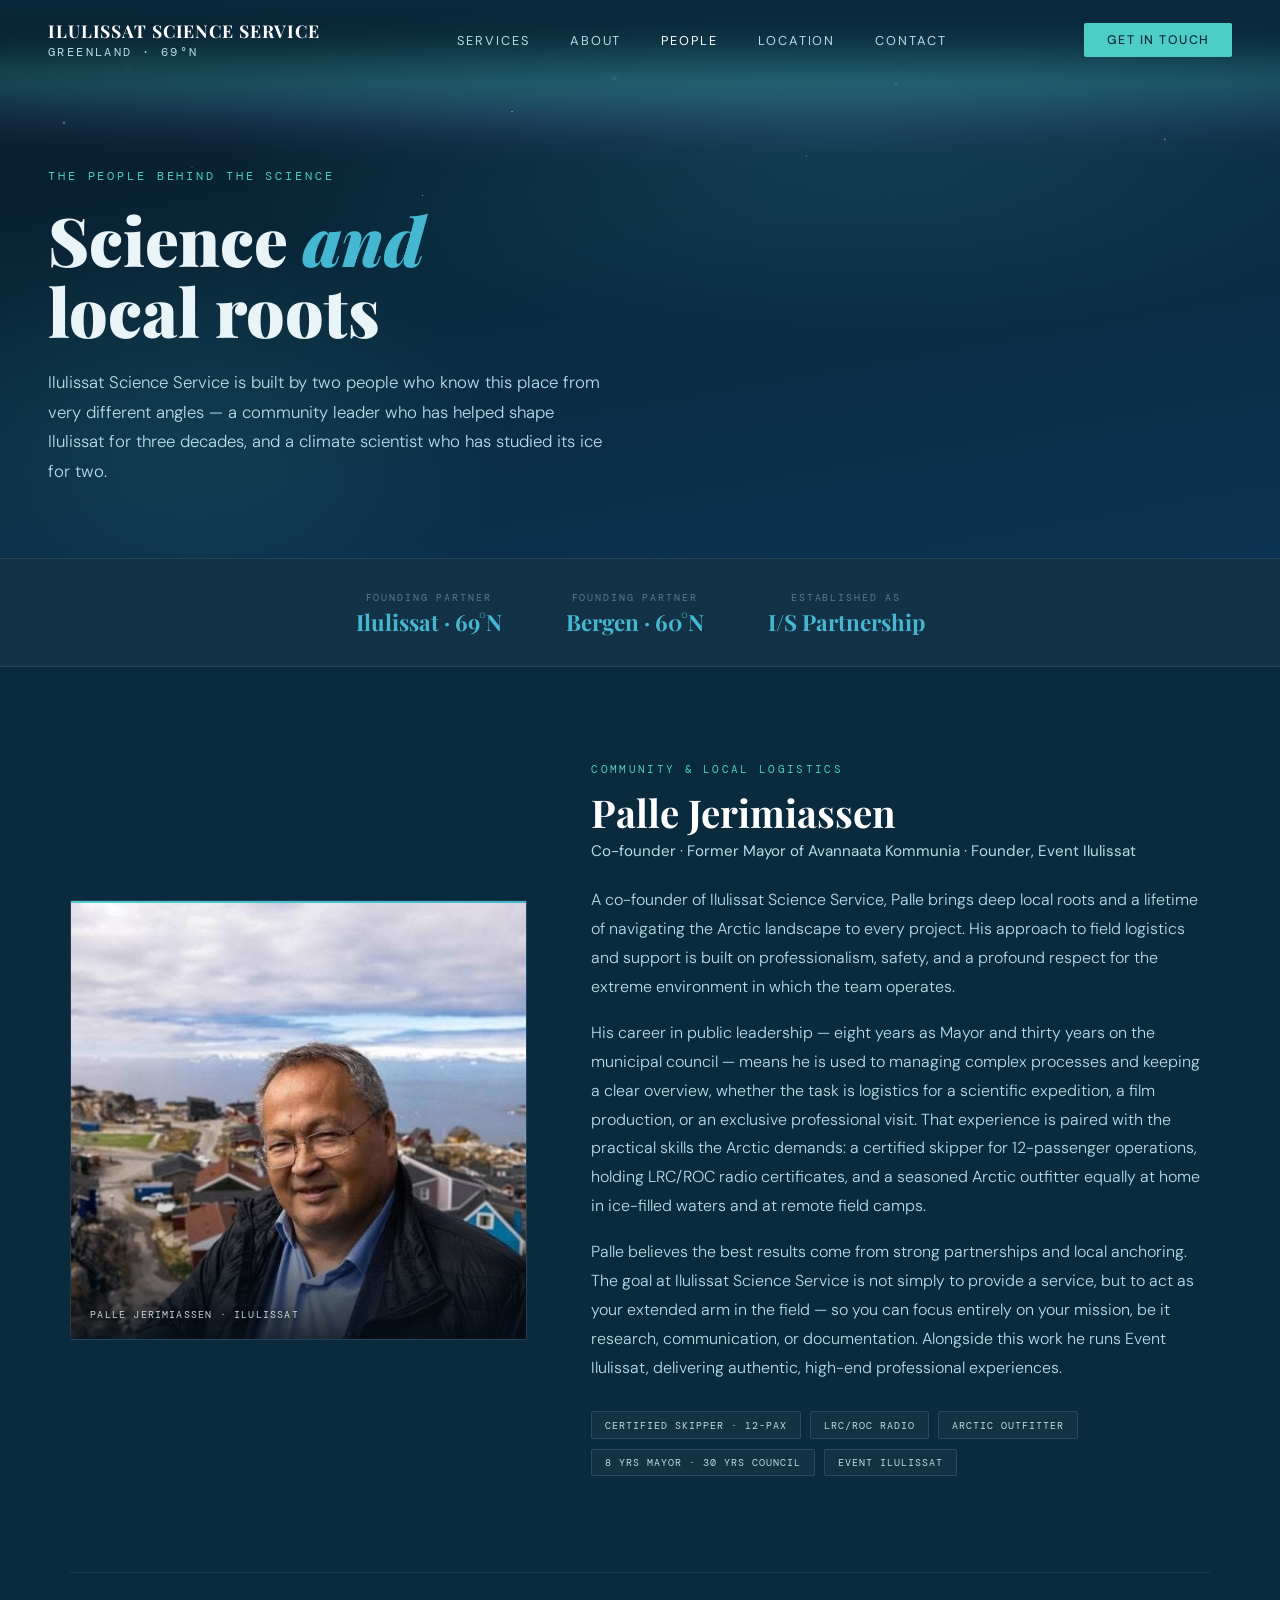
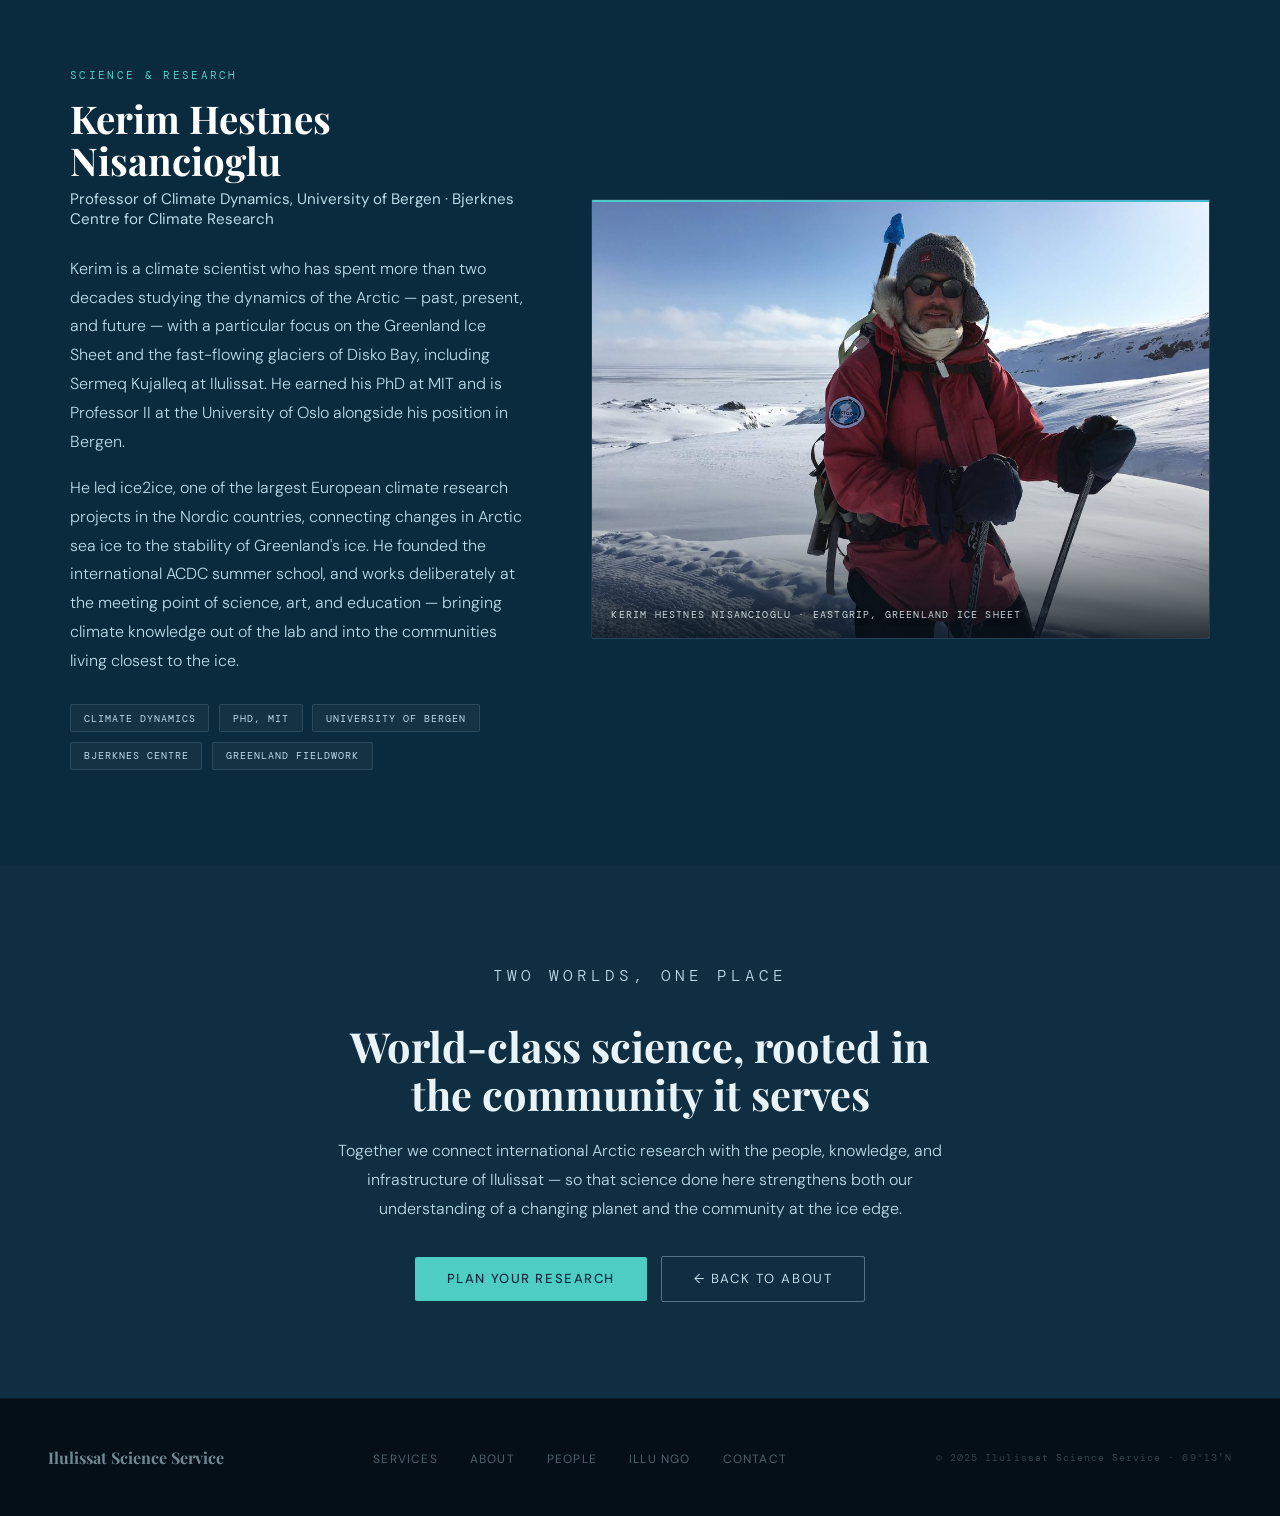
==== team.html @ eca69187 "Add files via upload" ====
<!DOCTYPE html>
<html lang="en">
<head>
<meta charset="UTF-8">
<meta name="viewport" content="width=device-width, initial-scale=1.0">
<title>The People · Ilulissat Science Service</title>
<meta name="description" content="The people behind Ilulissat Science Service — Kerim Hestnes Nisancioglu and Palle Jerimiassen.">
<link href="https://fonts.googleapis.com/css2?family=Playfair+Display:wght@400;700;900&family=DM+Sans:wght@300;400;500&family=DM+Mono:wght@400;500&display=swap" rel="stylesheet">
<style>
:root {
--ice: #e8f4f8;
--glacier: #b8dce8;
--deep: #0a2a3d;
--ocean: #1a4a6b;
--aurora-green: #4ecdc4;
--aurora-blue: #45b7d1;
--aurora-purple: #a29bfe;
--warm: #f5e6c8;
--text: #0d1f2d;
--muted: #5a7a8a;
}

*, *::before, *::after { box-sizing: border-box; margin: 0; padding: 0; }

html { scroll-behavior: smooth; }

body {
font-family: 'DM Sans', sans-serif;
background: var(--deep);
color: var(--ice);
overflow-x: hidden;
}

/* ── NAV ── */
nav {
position: fixed;
top: 0; left: 0; right: 0;
z-index: 100;
display: flex;
justify-content: space-between;
align-items: center;
padding: 1.2rem 3rem;
background: linear-gradient(to bottom, rgba(10,42,61,0.95), transparent);
backdrop-filter: blur(2px);
}
.nav-logo {
font-family: 'DM Mono', monospace;
font-size: 0.75rem;
letter-spacing: 0.2em;
text-transform: uppercase;
color: var(--glacier);
line-height: 1.4;
text-decoration: none;
}
.nav-logo strong {
font-family: 'Playfair Display', serif;
font-size: 1.1rem;
font-weight: 700;
color: white;
display: block;
letter-spacing: 0.05em;
}
.nav-links {
display: flex;
gap: 2.5rem;
list-style: none;
}
.nav-links a {
font-size: 0.8rem;
letter-spacing: 0.15em;
text-transform: uppercase;
color: var(--glacier);
text-decoration: none;
transition: color 0.3s;
}
.nav-links a:hover { color: white; }
.nav-links a.active { color: white; }
.nav-cta {
font-size: 0.78rem;
letter-spacing: 0.12em;
text-transform: uppercase;
color: var(--deep);
background: var(--aurora-green);
padding: 0.55rem 1.4rem;
border-radius: 2px;
text-decoration: none;
font-weight: 500;
transition: background 0.3s, transform 0.2s;
}
.nav-cta:hover { background: white; transform: translateY(-1px); }

/* ── PAGE HEADER ── */
.page-head {
position: relative;
min-height: 62vh;
display: flex;
align-items: flex-end;
overflow: hidden;
}
.page-head-bg {
position: absolute;
inset: 0;
background:
radial-gradient(ellipse 80% 60% at 65% 25%, rgba(69,183,209,0.15) 0%, transparent 60%),
radial-gradient(ellipse 50% 70% at 15% 80%, rgba(78,205,196,0.1) 0%, transparent 50%),
linear-gradient(170deg, #061624 0%, #0a2a3d 45%, #0d3352 100%);
}
/* Aurora strips */
.aurora {
position: absolute;
top: 0; left: 0; right: 0;
height: 50%;
overflow: hidden;
pointer-events: none;
}
.aurora-band {
position: absolute;
width: 140%;
left: -20%;
border-radius: 100%;
filter: blur(18px);
animation: aurora-drift 8s ease-in-out infinite alternate;
}
.aurora-band:nth-child(1) { top: 14%; background: var(--aurora-green); height: 60px; opacity: 0.25; animation-duration: 9s; }
.aurora-band:nth-child(2) { top: 26%; background: var(--aurora-blue); height: 40px; opacity: 0.18; animation-delay: 2s; animation-duration: 11s; }
.aurora-band:nth-child(3) { top: 38%; background: var(--aurora-purple); height: 30px; opacity: 0.12; animation-delay: 4s; animation-duration: 7s; }
@keyframes aurora-drift {
from { transform: translateX(0) skewY(-1deg); opacity: 0.1; }
to   { transform: translateX(8%) skewY(1deg); opacity: 0.3; }
}
.stars {
position: absolute;
inset: 0;
background-image:
radial-gradient(1px 1px at 10% 12%, rgba(255,255,255,0.7) 0%, transparent 100%),
radial-gradient(1px 1px at 25% 8%, rgba(255,255,255,0.5) 0%, transparent 100%),
radial-gradient(1px 1px at 40% 20%, rgba(255,255,255,0.8) 0%, transparent 100%),
radial-gradient(1px 1px at 55% 5%, rgba(255,255,255,0.4) 0%, transparent 100%),
radial-gradient(1px 1px at 70% 15%, rgba(255,255,255,0.6) 0%, transparent 100%),
radial-gradient(1px 1px at 85% 10%, rgba(255,255,255,0.5) 0%, transparent 100%),
radial-gradient(1px 1px at 15% 30%, rgba(255,255,255,0.3) 0%, transparent 100%),
radial-gradient(1px 1px at 33% 35%, rgba(255,255,255,0.5) 0%, transparent 100%),
radial-gradient(1px 1px at 63% 28%, rgba(255,255,255,0.4) 0%, transparent 100%),
radial-gradient(2px 2px at 5% 22%, rgba(255,255,255,0.4) 0%, transparent 100%),
radial-gradient(2px 2px at 48% 14%, rgba(255,255,255,0.5) 0%, transparent 100%),
radial-gradient(1.5px 1.5px at 91% 25%, rgba(255,255,255,0.4) 0%, transparent 100%);
}
.page-head-content {
position: relative;
z-index: 10;
padding: 0 3rem 4.5rem;
max-width: 720px;
animation: fade-up 1.2s ease both;
}
@keyframes fade-up {
from { opacity: 0; transform: translateY(30px); }
to   { opacity: 1; transform: translateY(0); }
}
.head-eyebrow {
font-family: 'DM Mono', monospace;
font-size: 0.72rem;
letter-spacing: 0.25em;
text-transform: uppercase;
color: var(--aurora-green);
margin-bottom: 1.2rem;
}
.page-head h1 {
font-family: 'Playfair Display', serif;
font-size: clamp(2.4rem, 5.5vw, 4.2rem);
font-weight: 900;
line-height: 1.06;
margin-bottom: 1.4rem;
}
.page-head h1 em { font-style: italic; color: var(--aurora-blue); }
.head-sub {
font-size: 1.05rem;
font-weight: 300;
line-height: 1.75;
color: var(--glacier);
max-width: 560px;
}

/* ── PARTNERSHIP STRIP ── */
.partner-strip {
background: rgba(255,255,255,0.04);
border-top: 1px solid rgba(184,220,232,0.1);
border-bottom: 1px solid rgba(184,220,232,0.1);
padding: 2rem 3rem;
display: flex;
justify-content: center;
gap: 4rem;
flex-wrap: wrap;
text-align: center;
}
.partner-item .label {
font-family: 'DM Mono', monospace;
font-size: 0.65rem;
letter-spacing: 0.18em;
text-transform: uppercase;
color: var(--muted);
margin-bottom: 0.35rem;
}
.partner-item .val {
font-family: 'Playfair Display', serif;
font-size: 1.4rem;
font-weight: 700;
color: var(--aurora-blue);
line-height: 1.1;
}

/* ── TEAM ── */
.team {
max-width: 1140px;
margin: 0 auto;
}
section { padding: 6rem 3rem; }

.section-label {
font-family: 'DM Mono', monospace;
font-size: 0.68rem;
letter-spacing: 0.25em;
text-transform: uppercase;
color: var(--aurora-green);
margin-bottom: 1rem;
}

.profile {
display: grid;
grid-template-columns: 0.85fr 1.15fr;
gap: 4rem;
align-items: center;
}
.profile + .profile { margin-top: 6rem; padding-top: 6rem; border-top: 1px solid rgba(184,220,232,0.1); }
.profile.reverse .portrait { order: 2; }

/* Portrait — gradient card with monogram. Swap for a photo: see note below. */
.portrait {
position: relative;
height: 440px;
border-radius: 2px;
overflow: hidden;
background: linear-gradient(135deg, #0d3352 0%, #0a2233 100%);
border: 1px solid rgba(184,220,232,0.12);
display: flex;
align-items: center;
justify-content: center;
}
.portrait::before {
content: '';
position: absolute;
top: 0; left: 0; right: 0;
height: 2px;
background: linear-gradient(90deg, var(--aurora-green), var(--aurora-blue));
z-index: 3;
}
.portrait img {
position: absolute;
inset: 0;
width: 100%;
height: 100%;
object-fit: cover;
object-position: center;
display: block;
z-index: 0;
}
/* Legibility scrim behind the caption when a photo is present */
.portrait.has-photo::after {
content: '';
position: absolute;
inset: 0;
background: linear-gradient(to top, rgba(5,15,24,0.85) 0%, rgba(5,15,24,0.25) 22%, transparent 45%);
z-index: 1;
pointer-events: none;
}
.portrait .monogram {
font-family: 'Playfair Display', serif;
font-size: 6rem;
font-weight: 900;
color: rgba(184,220,232,0.18);
letter-spacing: 0.05em;
}
.portrait .portrait-tag {
position: absolute;
bottom: 1.1rem;
left: 1.2rem;
right: 1.2rem;
z-index: 2;
font-family: 'DM Mono', monospace;
font-size: 0.62rem;
letter-spacing: 0.12em;
text-transform: uppercase;
color: rgba(232,244,248,0.85);
text-shadow: 0 1px 6px rgba(5,15,24,0.7);
}

.profile-eyebrow {
font-family: 'DM Mono', monospace;
font-size: 0.66rem;
letter-spacing: 0.22em;
text-transform: uppercase;
color: var(--aurora-green);
margin-bottom: 0.9rem;
}
.profile-name {
font-family: 'Playfair Display', serif;
font-size: clamp(1.8rem, 3vw, 2.4rem);
font-weight: 700;
line-height: 1.1;
color: white;
margin-bottom: 0.5rem;
}
.profile-role {
font-size: 0.95rem;
font-weight: 400;
color: var(--glacier);
margin-bottom: 1.6rem;
}
.profile-bio p {
font-size: 1rem;
font-weight: 300;
line-height: 1.8;
color: var(--glacier);
margin-bottom: 1.1rem;
}
.profile-bio p:last-child { margin-bottom: 0; }

.cred-tags {
display: flex;
flex-wrap: wrap;
gap: 0.6rem;
margin-top: 1.8rem;
}
.cred-tag {
font-family: 'DM Mono', monospace;
font-size: 0.62rem;
letter-spacing: 0.1em;
text-transform: uppercase;
color: var(--glacier);
background: rgba(255,255,255,0.04);
border: 1px solid rgba(184,220,232,0.14);
padding: 0.4rem 0.8rem;
border-radius: 2px;
}

/* ── CLOSING ── */
.closing {
background: rgba(255,255,255,0.02);
text-align: center;
}
.closing-inner { max-width: 640px; margin: 0 auto; }
.closing h2 {
font-family: 'Playfair Display', serif;
font-size: clamp(1.8rem, 3.5vw, 2.6rem);
font-weight: 700;
line-height: 1.15;
margin-bottom: 1.2rem;
}
.closing p {
font-size: 1rem;
font-weight: 300;
line-height: 1.8;
color: var(--glacier);
margin-bottom: 2rem;
}
.btn-primary {
display: inline-block;
padding: 0.85rem 2rem;
background: var(--aurora-green);
color: var(--deep);
font-size: 0.82rem;
font-weight: 500;
letter-spacing: 0.12em;
text-transform: uppercase;
text-decoration: none;
border-radius: 2px;
transition: background 0.3s, transform 0.2s;
}
.btn-primary:hover { background: white; transform: translateY(-2px); }
.btn-ghost {
display: inline-block;
padding: 0.85rem 2rem;
border: 1px solid rgba(184,220,232,0.4);
color: var(--glacier);
font-size: 0.82rem;
font-weight: 400;
letter-spacing: 0.12em;
text-transform: uppercase;
text-decoration: none;
border-radius: 2px;
transition: border-color 0.3s, color 0.3s;
margin-left: 0.6rem;
}
.btn-ghost:hover { border-color: white; color: white; }

/* ── FOOTER ── */
footer {
background: #050f18;
padding: 3rem;
display: flex;
justify-content: space-between;
align-items: center;
flex-wrap: wrap;
gap: 1.5rem;
border-top: 1px solid rgba(184,220,232,0.06);
}
.footer-logo {
font-family: 'Playfair Display', serif;
font-size: 1rem;
font-weight: 700;
color: rgba(184,220,232,0.6);
}
.footer-links { display: flex; gap: 2rem; list-style: none; }
.footer-links a {
font-size: 0.75rem;
letter-spacing: 0.1em;
text-transform: uppercase;
color: rgba(184,220,232,0.4);
text-decoration: none;
transition: color 0.3s;
}
.footer-links a:hover { color: var(--glacier); }
.footer-copy {
font-family: 'DM Mono', monospace;
font-size: 0.65rem;
letter-spacing: 0.1em;
color: rgba(184,220,232,0.25);
}

/* ── RESPONSIVE ── */
@media (max-width: 900px) {
nav { padding: 1rem 1.5rem; }
.nav-links { display: none; }
section { padding: 4rem 1.5rem; }
.page-head-content { padding: 0 1.5rem 3.5rem; }
.partner-strip { gap: 2.5rem; padding: 2rem 1.5rem; }
.profile { grid-template-columns: 1fr; gap: 2.5rem; }
.profile.reverse .portrait { order: 0; }
.profile + .profile { margin-top: 4rem; padding-top: 4rem; }
.portrait { height: 320px; }
.btn-ghost { margin-left: 0; margin-top: 0.8rem; }
footer { flex-direction: column; align-items: flex-start; }
}
@media (prefers-reduced-motion: reduce) {
.aurora-band { animation: none; }
.page-head-content { animation: none; }
html { scroll-behavior: auto; }
}
</style>
</head>
<body>

<!-- NAV -->
<nav>
<a href="index.html" class="nav-logo">
<strong>Ilulissat Science Service</strong>
Greenland · 69°N
</a>
<ul class="nav-links">
<li><a href="index.html#services">Services</a></li>
<li><a href="index.html#about">About</a></li>
<li><a href="team.html" class="active">People</a></li>
<li><a href="index.html#location">Location</a></li>
<li><a href="index.html#contact">Contact</a></li>
</ul>
<a href="index.html#contact" class="nav-cta">Get in Touch</a>
</nav>

<!-- PAGE HEADER -->
<header class="page-head">
<div class="page-head-bg"></div>
<div class="stars"></div>
<div class="aurora">
<div class="aurora-band"></div>
<div class="aurora-band"></div>
<div class="aurora-band"></div>
</div>
<div class="page-head-content">
<p class="head-eyebrow">The people behind the science</p>
<h1>Science <em>and</em><br>local roots</h1>
<p class="head-sub">Ilulissat Science Service is built by two people who know this place from very different angles — a community leader who has helped shape Ilulissat for three decades, and a climate scientist who has studied its ice for two.</p>
</div>
</header>

<!-- PARTNERSHIP STRIP -->
<div class="partner-strip">
<div class="partner-item">
<div class="label">Founding partner</div>
<div class="val">Ilulissat · 69°N</div>
</div>
<div class="partner-item">
<div class="label">Founding partner</div>
<div class="val">Bergen · 60°N</div>
</div>
<div class="partner-item">
<div class="label">Established as</div>
<div class="val">I/S Partnership</div>
</div>
</div>

<!-- TEAM -->
<section>
<div class="team">

  <!-- Palle -->
  <div class="profile">
    <div class="portrait has-photo">
      <span class="monogram">PJ</span>
      <img src="palle.jpg" alt="Palle Jerimiassen above Ilulissat, Disko Bay" style="object-position: 56% center;">
      <span class="portrait-tag">Palle Jerimiassen · Ilulissat</span>
    </div>
    <div class="profile-text">
      <p class="profile-eyebrow">Community &amp; local logistics</p>
      <h2 class="profile-name">Palle Jerimiassen</h2>
      <p class="profile-role">Co-founder · Former Mayor of Avannaata Kommunia · Founder, Event Ilulissat</p>
      <div class="profile-bio">
        <p>A co-founder of Ilulissat Science Service, Palle brings deep local roots and a lifetime of navigating the Arctic landscape to every project. His approach to field logistics and support is built on professionalism, safety, and a profound respect for the extreme environment in which the team operates.</p>
        <p>His career in public leadership — eight years as Mayor and thirty years on the municipal council — means he is used to managing complex processes and keeping a clear overview, whether the task is logistics for a scientific expedition, a film production, or an exclusive professional visit. That experience is paired with the practical skills the Arctic demands: a certified skipper for 12-passenger operations, holding LRC/ROC radio certificates, and a seasoned Arctic outfitter equally at home in ice-filled waters and at remote field camps.</p>
        <p>Palle believes the best results come from strong partnerships and local anchoring. The goal at Ilulissat Science Service is not simply to provide a service, but to act as your extended arm in the field — so you can focus entirely on your mission, be it research, communication, or documentation. Alongside this work he runs Event Ilulissat, delivering authentic, high-end professional experiences.</p>
      </div>
      <div class="cred-tags">
        <span class="cred-tag">Certified skipper · 12-pax</span>
        <span class="cred-tag">LRC/ROC radio</span>
        <span class="cred-tag">Arctic outfitter</span>
        <span class="cred-tag">8 yrs Mayor · 30 yrs council</span>
        <span class="cred-tag">Event Ilulissat</span>
      </div>
    </div>
  </div>

  <!-- Kerim -->
  <div class="profile reverse">
    <div class="portrait has-photo">
      <span class="monogram">KN</span>
      <img src="kerim.jpg" alt="Kerim Hestnes Nisancioglu during ice-core fieldwork in Greenland" style="object-position: center;">
      <span class="portrait-tag">Kerim Hestnes Nisancioglu · EastGRIP, Greenland ice sheet</span>
    </div>
    <div class="profile-text">
      <p class="profile-eyebrow">Science &amp; research</p>
      <h2 class="profile-name">Kerim Hestnes Nisancioglu</h2>
      <p class="profile-role">Professor of Climate Dynamics, University of Bergen · Bjerknes Centre for Climate Research</p>
      <div class="profile-bio">
        <p>Kerim is a climate scientist who has spent more than two decades studying the dynamics of the Arctic — past, present, and future — with a particular focus on the Greenland Ice Sheet and the fast-flowing glaciers of Disko Bay, including Sermeq Kujalleq at Ilulissat. He earned his PhD at MIT and is Professor II at the University of Oslo alongside his position in Bergen.</p>
        <p>He led ice2ice, one of the largest European climate research projects in the Nordic countries, connecting changes in Arctic sea ice to the stability of Greenland's ice. He founded the international ACDC summer school, and works deliberately at the meeting point of science, art, and education — bringing climate knowledge out of the lab and into the communities living closest to the ice.</p>
      </div>
      <div class="cred-tags">
        <span class="cred-tag">Climate Dynamics</span>
        <span class="cred-tag">PhD, MIT</span>
        <span class="cred-tag">University of Bergen</span>
        <span class="cred-tag">Bjerknes Centre</span>
        <span class="cred-tag">Greenland fieldwork</span>
      </div>
    </div>
  </div>

</div>
</section>

<!-- CLOSING -->
<section class="closing">
<div class="closing-inner">
<p class="section-label">Two worlds, one place</p>
<h2>World-class science, rooted in the community it serves</h2>
<p>Together we connect international Arctic research with the people, knowledge, and infrastructure of Ilulissat — so that science done here strengthens both our understanding of a changing planet and the community at the ice edge.</p>
<a href="index.html#contact" class="btn-primary">Plan your research</a>
<a href="index.html#about" class="btn-ghost">← Back to About</a>
</div>
</section>

<!-- FOOTER -->
<footer>
<div class="footer-logo">Ilulissat Science Service</div>
<ul class="footer-links">
<li><a href="index.html#services">Services</a></li>
<li><a href="index.html#about">About</a></li>
<li><a href="team.html">People</a></li>
<li><a href="https://illu.gl" target="_blank" rel="noopener">ILLU NGO</a></li>
<li><a href="index.html#contact">Contact</a></li>
</ul>
<div class="footer-copy">© 2025 Ilulissat Science Service · 69°13′N</div>
</footer>

</body>
</html>
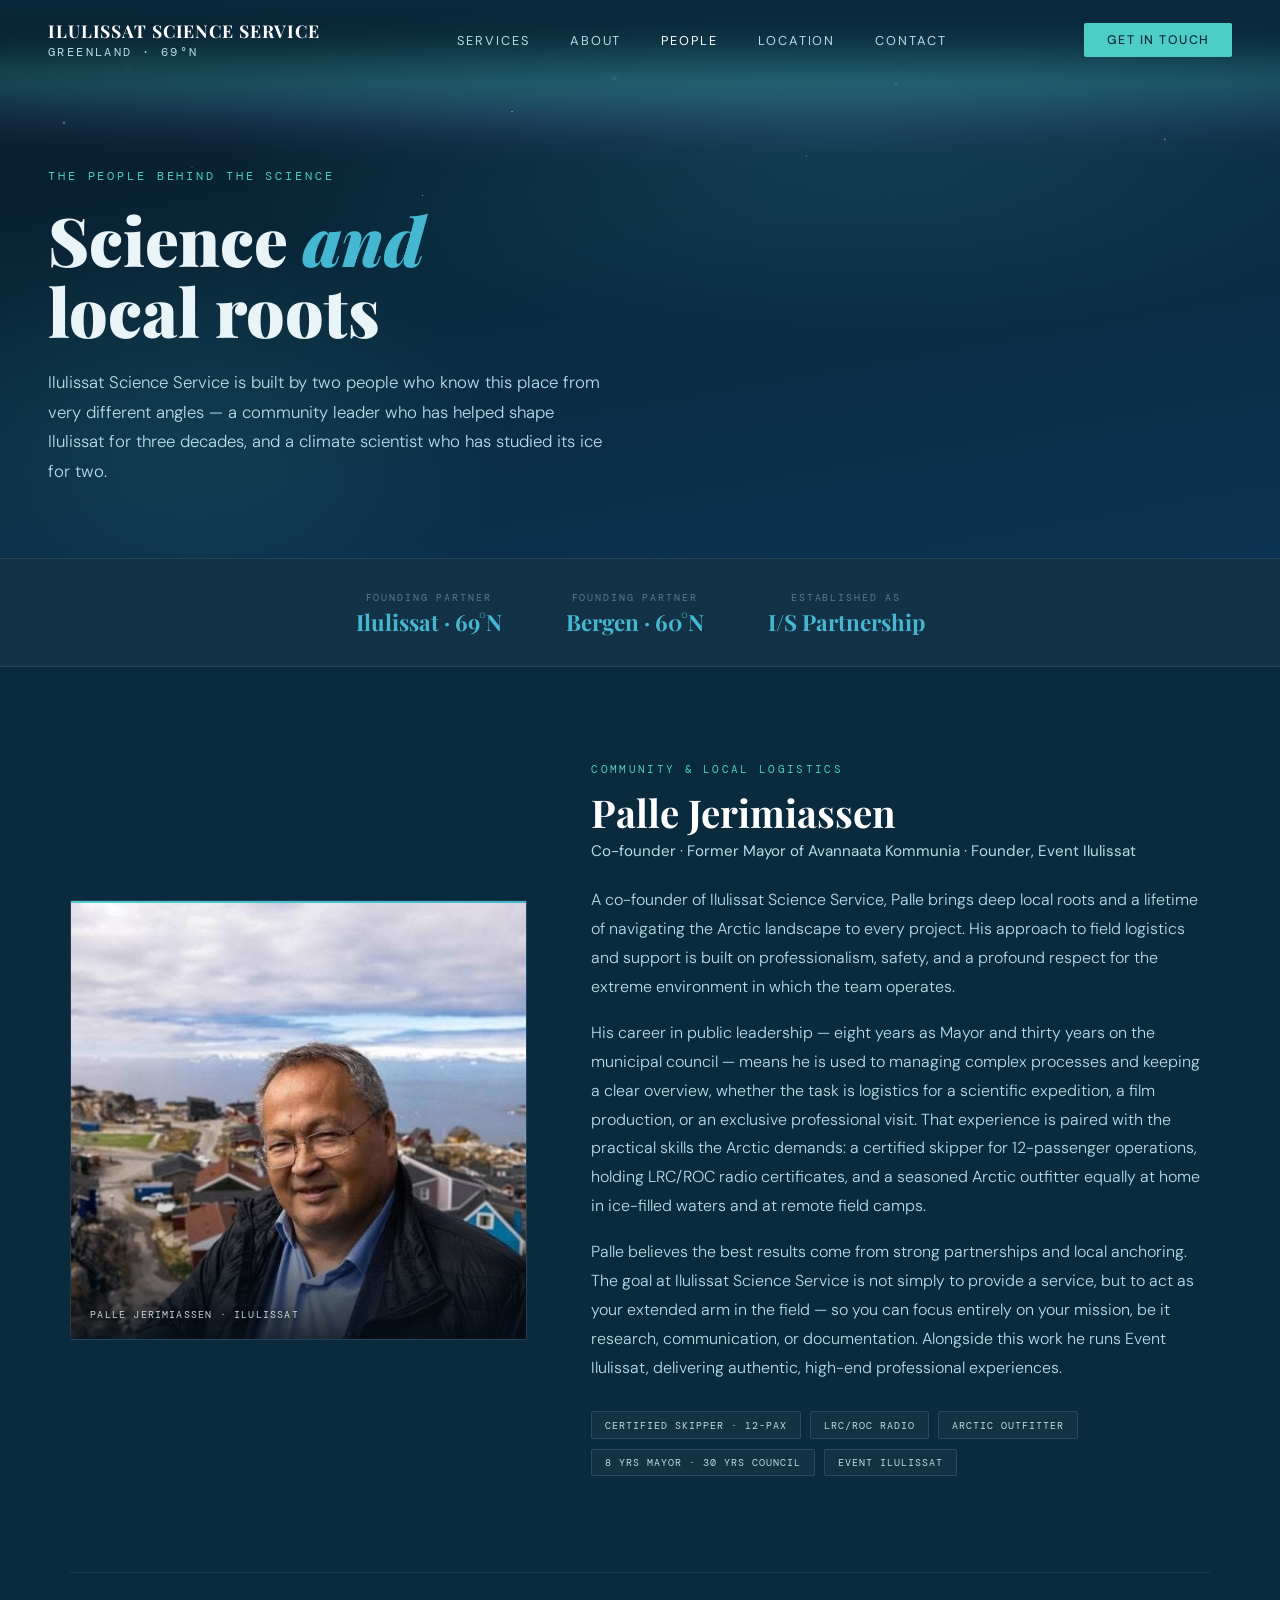
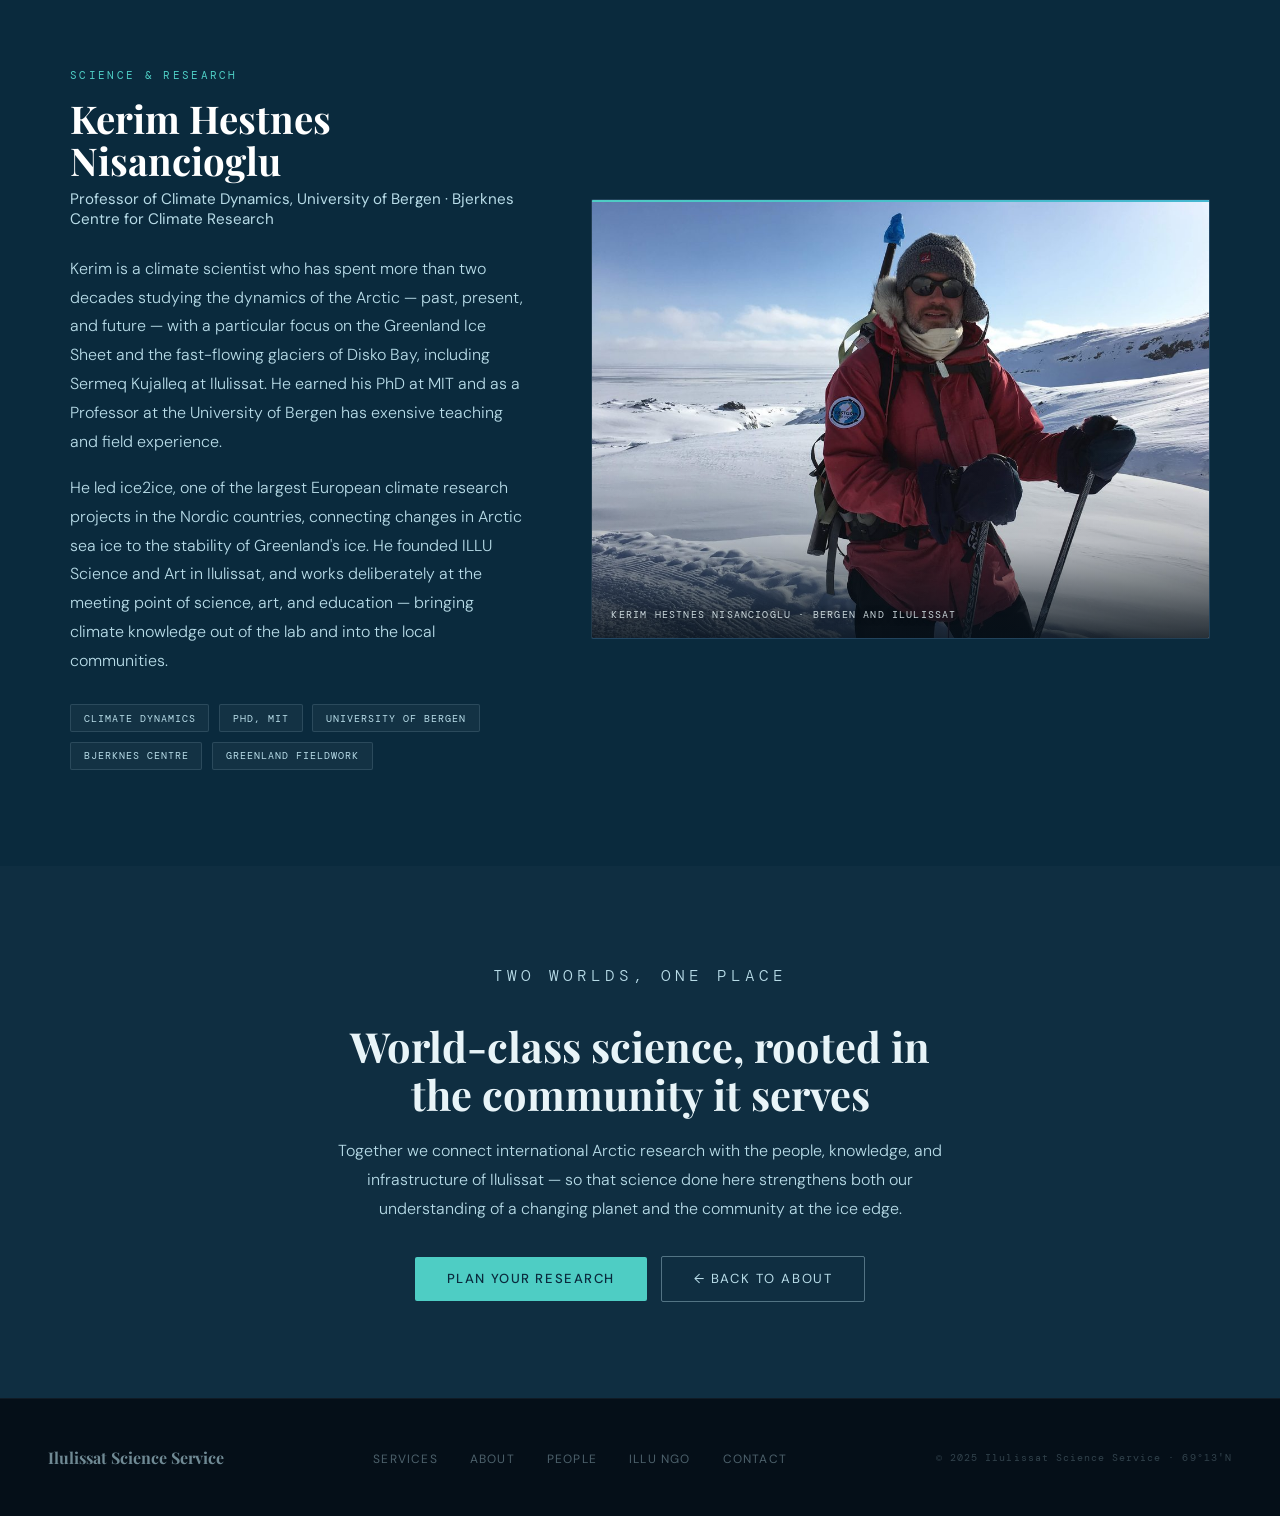
==== commit a04b31d3: "Revise Kerim's profile details and image description Updated Kerim Hestnes Nisancioglu's profile inf" ====
--- a/team.html
+++ b/team.html
@@ -531,16 +531,16 @@
   <div class="profile reverse">
     <div class="portrait has-photo">
       <span class="monogram">KN</span>
-      <img src="kerim.jpg" alt="Kerim Hestnes Nisancioglu during ice-core fieldwork in Greenland" style="object-position: center;">
-      <span class="portrait-tag">Kerim Hestnes Nisancioglu · EastGRIP, Greenland ice sheet</span>
+      <img src="kerim.jpg" alt="Kerim Hestnes Nisancioglu during fieldwork on Disko Island" style="object-position: center;">
+      <span class="portrait-tag">Kerim Hestnes Nisancioglu · Bergen and Ilulissat</span>
     </div>
     <div class="profile-text">
       <p class="profile-eyebrow">Science &amp; research</p>
       <h2 class="profile-name">Kerim Hestnes Nisancioglu</h2>
       <p class="profile-role">Professor of Climate Dynamics, University of Bergen · Bjerknes Centre for Climate Research</p>
       <div class="profile-bio">
-        <p>Kerim is a climate scientist who has spent more than two decades studying the dynamics of the Arctic — past, present, and future — with a particular focus on the Greenland Ice Sheet and the fast-flowing glaciers of Disko Bay, including Sermeq Kujalleq at Ilulissat. He earned his PhD at MIT and is Professor II at the University of Oslo alongside his position in Bergen.</p>
-        <p>He led ice2ice, one of the largest European climate research projects in the Nordic countries, connecting changes in Arctic sea ice to the stability of Greenland's ice. He founded the international ACDC summer school, and works deliberately at the meeting point of science, art, and education — bringing climate knowledge out of the lab and into the communities living closest to the ice.</p>
+        <p>Kerim is a climate scientist who has spent more than two decades studying the dynamics of the Arctic — past, present, and future — with a particular focus on the Greenland Ice Sheet and the fast-flowing glaciers of Disko Bay, including Sermeq Kujalleq at Ilulissat. He earned his PhD at MIT and as a Professor at the University of Bergen has exensive teaching and field experience.</p>
+        <p>He led ice2ice, one of the largest European climate research projects in the Nordic countries, connecting changes in Arctic sea ice to the stability of Greenland's ice. He founded ILLU Science and Art in Ilulissat, and works deliberately at the meeting point of science, art, and education — bringing climate knowledge out of the lab and into the local communities.</p>
       </div>
       <div class="cred-tags">
         <span class="cred-tag">Climate Dynamics</span>
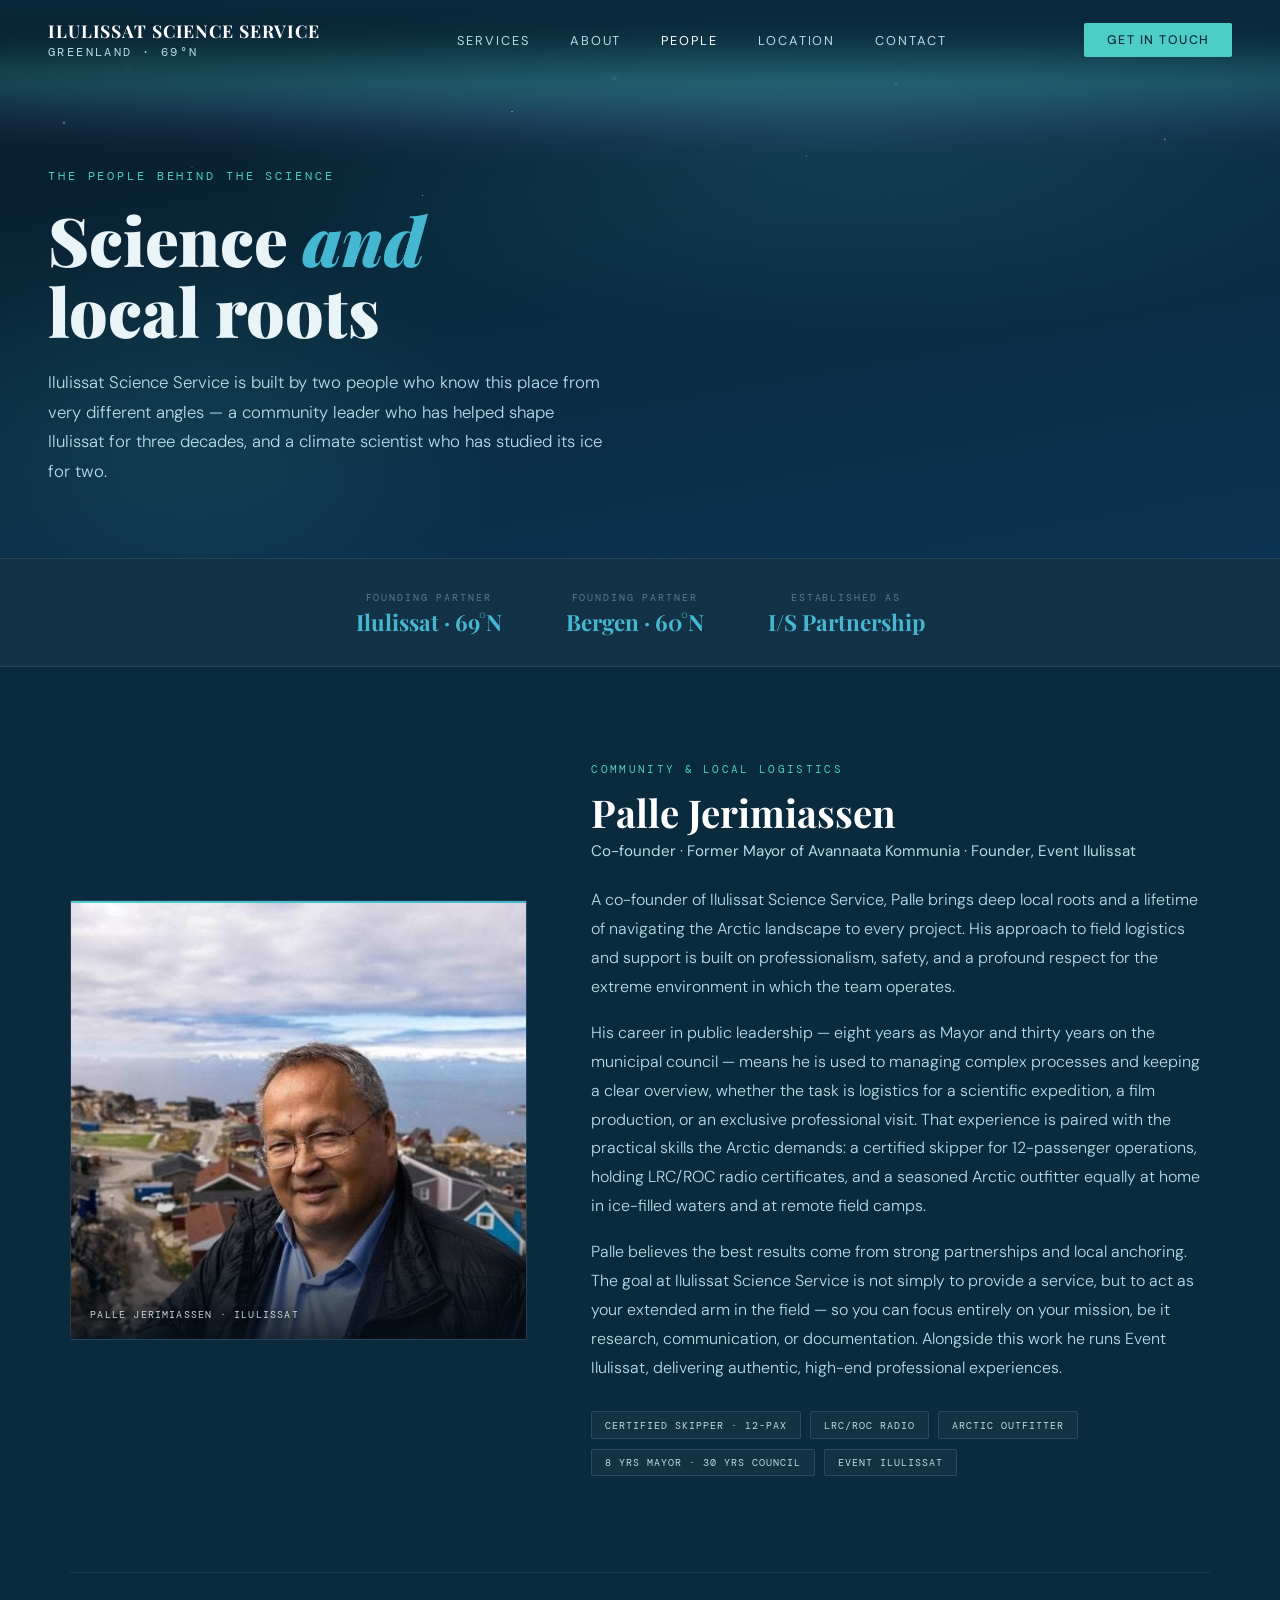
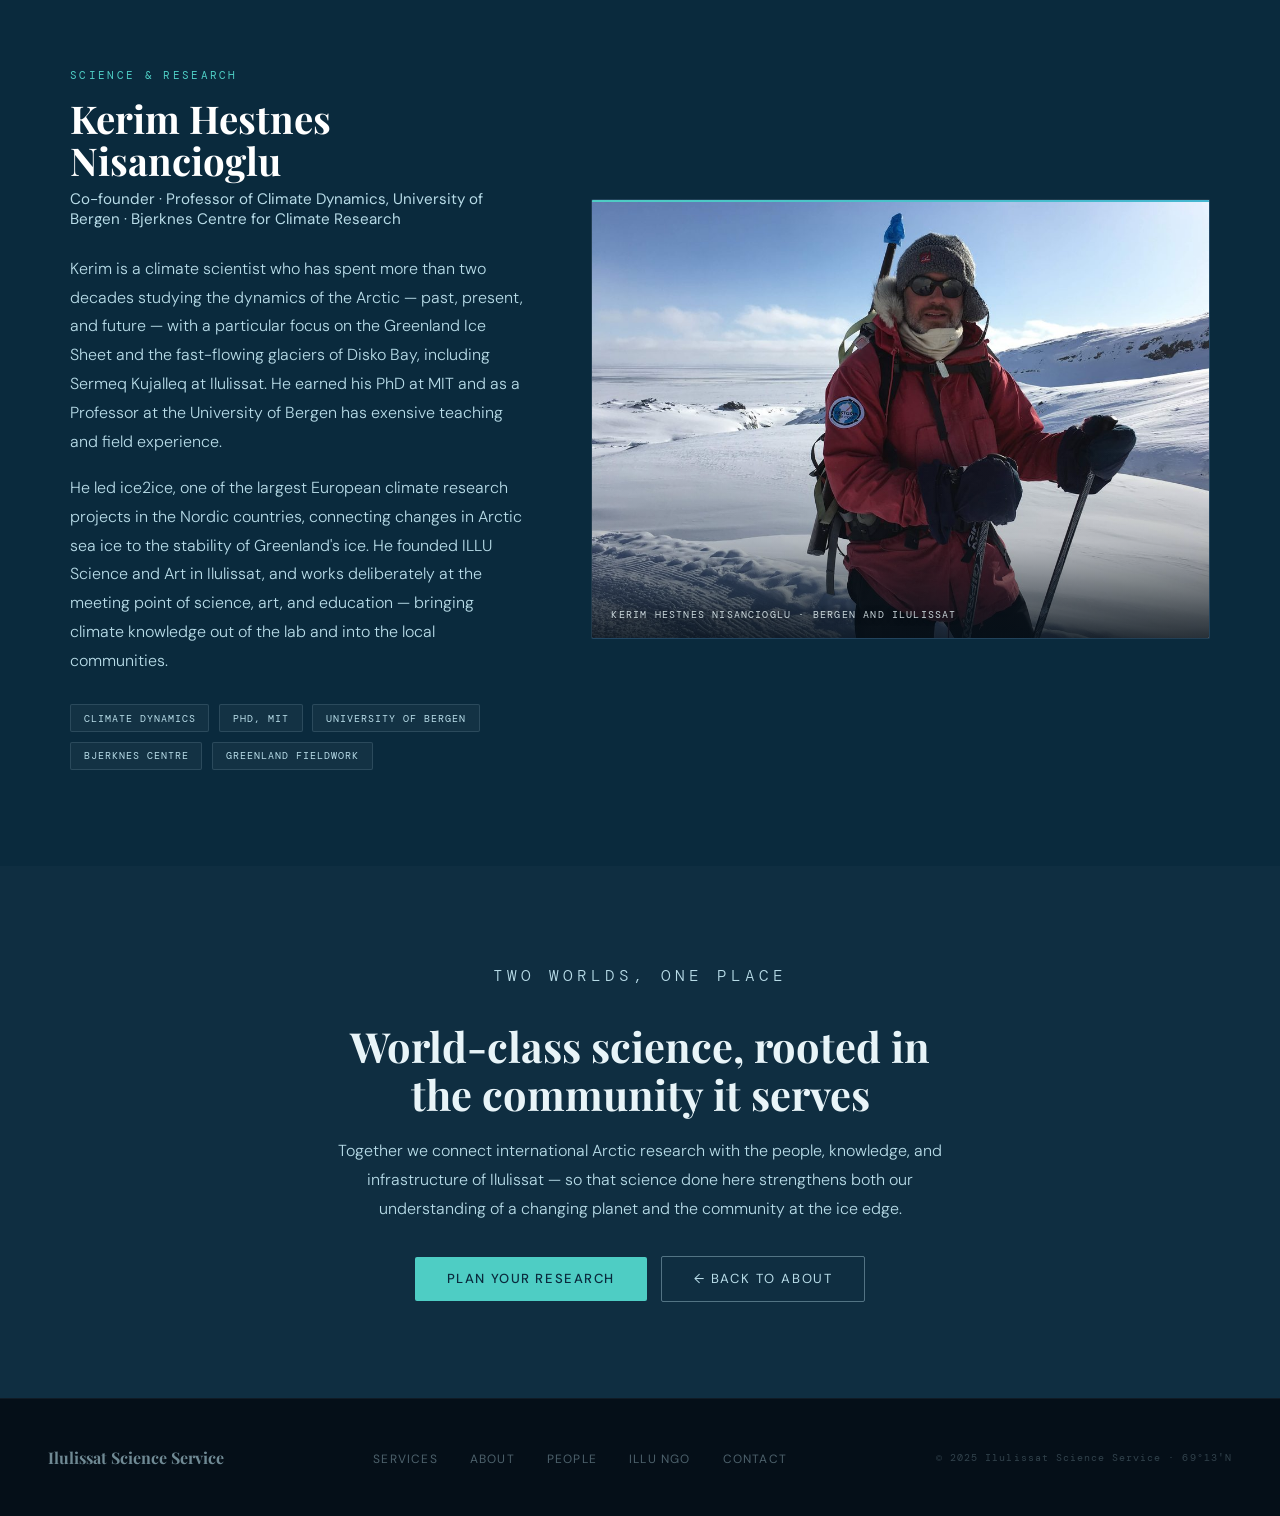
==== commit 431cbec8: "Update team.html" ====
--- a/team.html
+++ b/team.html
@@ -537,7 +537,7 @@
     <div class="profile-text">
       <p class="profile-eyebrow">Science &amp; research</p>
       <h2 class="profile-name">Kerim Hestnes Nisancioglu</h2>
-      <p class="profile-role">Professor of Climate Dynamics, University of Bergen · Bjerknes Centre for Climate Research</p>
+      <p class="profile-role">Co-founder · Professor of Climate Dynamics, University of Bergen · Bjerknes Centre for Climate Research</p>
       <div class="profile-bio">
         <p>Kerim is a climate scientist who has spent more than two decades studying the dynamics of the Arctic — past, present, and future — with a particular focus on the Greenland Ice Sheet and the fast-flowing glaciers of Disko Bay, including Sermeq Kujalleq at Ilulissat. He earned his PhD at MIT and as a Professor at the University of Bergen has exensive teaching and field experience.</p>
         <p>He led ice2ice, one of the largest European climate research projects in the Nordic countries, connecting changes in Arctic sea ice to the stability of Greenland's ice. He founded ILLU Science and Art in Ilulissat, and works deliberately at the meeting point of science, art, and education — bringing climate knowledge out of the lab and into the local communities.</p>
